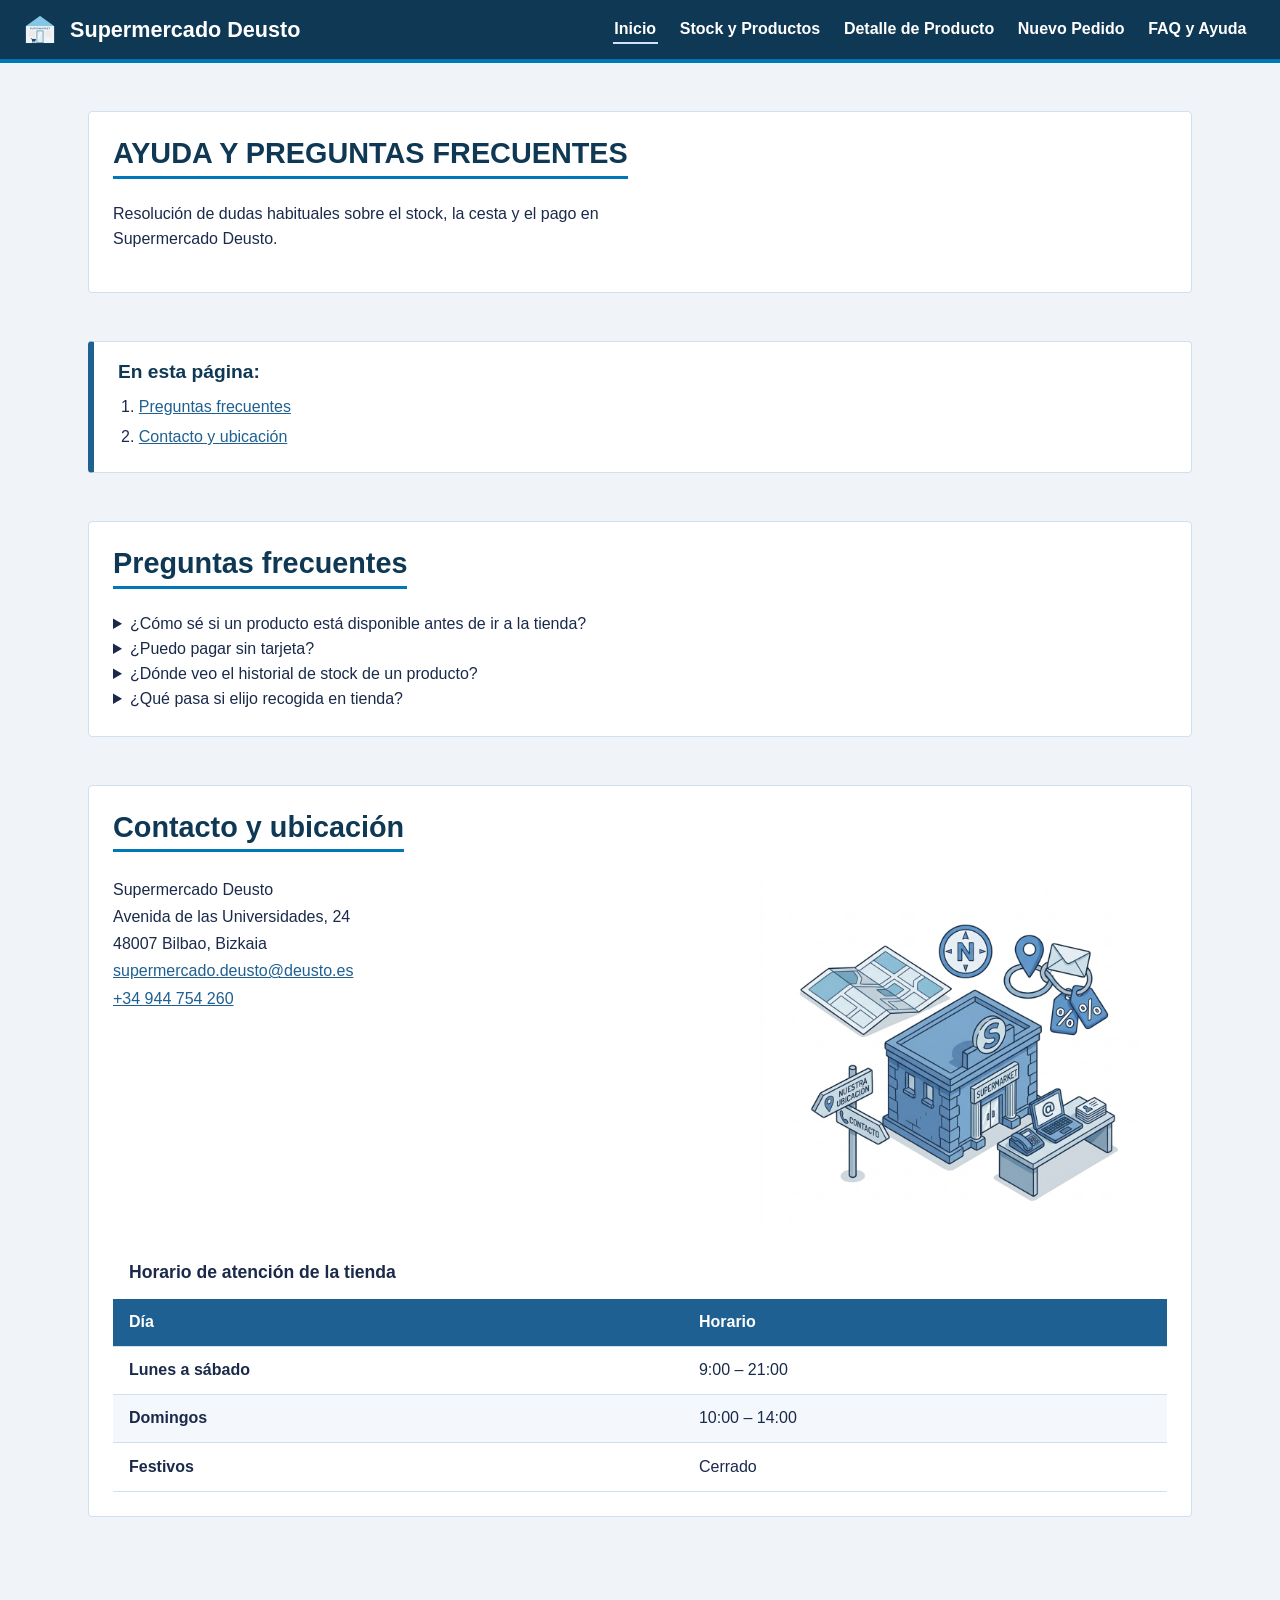
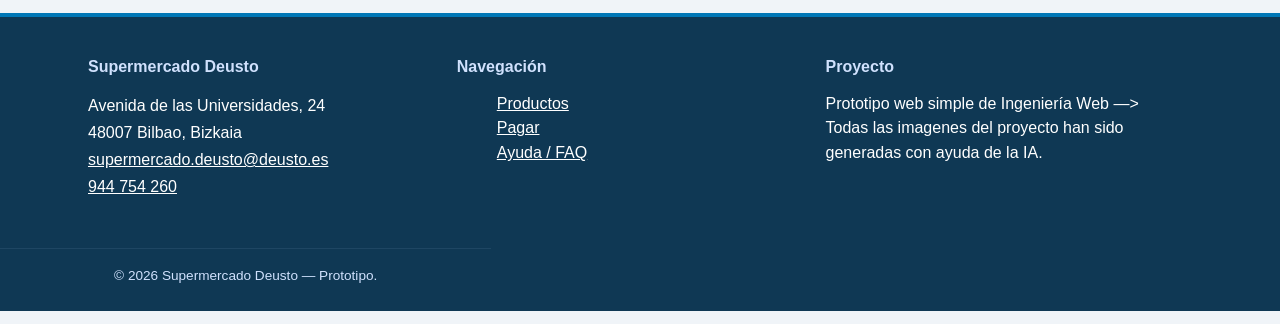
==== ayuda.html @ 8d59396c "Add files via upload" ====
<!DOCTYPE html>
<html lang="es">
<head>
    <meta charset="UTF-8">
    <meta name="viewport" content="width=device-width, initial-scale=1.0">
    <title>Supermercado Deusto - FAQ y Ayuda</title>
    <link rel="stylesheet" href="styles.css">
    <link rel="icon" href="images/icon.png">
</head>
<body>
    <!-- CABECERA DE NAVEGACIÓN GLOBAL -->
    <header id="cabecera-principal" class="cabecera">
        <div class="contenedor-logo">
            <img src="images/icon.png" alt="Logotipo del Supermercado" class="logo">
            <h1 class="titulo">Supermercado Deusto</h1>
        </div>
        
        <nav aria-label="Navegación principal">
            <ul class="menu">
                <li><a href="index.html" class="enlace-activo">Inicio</a></li>
                <li><a href="productos.html">Stock y Productos</a></li>
                <li><a href="detalle-producto.html">Detalle de Producto</a></li>
                <li><a href="nuevo-pedido.html">Nuevo Pedido</a></li>
                <li><a href="ayuda.html">FAQ y Ayuda</a></li>
            </ul>
        </nav>
    </header>

    <main id="contenido">
        <section class="box">
            <div class="cabecera-caja">
                <h2>AYUDA Y PREGUNTAS FRECUENTES</h2>
            </div>
            <p> Resolución de dudas habituales sobre el stock, la cesta y el pago en Supermercado Deusto.</p>
        </section>

        <nav class="menu-pagina">
            <div class="cabecera-caja">
              <h2>En esta página: </h2>
            </div>
            <ol>
              <li><a href="#faq">Preguntas frecuentes</a></li>
              <li><a href="#contacto">Contacto y ubicación</a></li>
            </ol>
        </nav>

        <section class="box">
            <div class="cabecera-caja">
                <h2>Preguntas frecuentes</h2>
            </div>

            <details>
                <summary>¿Cómo sé si un producto está disponible antes de ir a la tienda?</summary>
                <p>En el <a href="productos.html">listado de productos</a> cada referencia muestra un estado de 
                   <strong>Disponible</strong>, <strong>Stock bajo</strong> o <strong>Agotado</strong> según las existencias reales en el lineal.</p>
            </details>

            <details>
                <summary>¿Puedo pagar sin tarjeta?</summary>
                <p>Sí. En el formulario de <a href="pagar.html">pago</a> puedes elegir Bizum o efectivo al recoger el
                   pedido, además de tarjeta de crédito o débito.</p>
            </details>

            <details>
                <summary>¿Dónde veo el historial de stock de un producto?</summary>
                <p>Entra en la <a href="detalle-producto.html">ficha del producto</a> y consulta la sección
                   de detalles y disponibilidad de la referencia.</p>
            </details>

            <details>
                <summary>¿Qué pasa si elijo recogida en tienda?</summary>
                <p>El pedido se prepara en el horario que indiques en el formulario de pago y queda reservado en caja
                   con tu nombre hasta que lo recojas.</p>
            </details>
        </section>

        <section class="box">
            <div class="cabecera-caja">
              <h2>Contacto y ubicación</h2>
            </div>
          
            <address>
              Supermercado Deusto<br>
              Avenida de las Universidades, 24<br>
              48007 Bilbao, Bizkaia<br>
              <a href="mailto:supermercado.deusto@deusto.es">supermercado.deusto@deusto.es</a><br>
              <a href="tel:+34944754260">+34 944 754 260</a>
            </address>
          
            <div class="contacto-imagen">
                <img src="images/infoycontacto.jpg" alt="Ubicación Supermercado Deusto">
            </div>

            <table>
              <caption>Horario de atención de la tienda</caption>
              <thead>
                <tr>
                  <th>Día</th>
                  <th>Horario</th>
                </tr>
              </thead>
              <tbody>
                <tr>
                  <td><strong>Lunes a sábado</strong></td>
                  <td>9:00 &ndash; 21:00</td>
                </tr>
                <tr>
                  <td><strong>Domingos</strong></td>
                  <td>10:00 &ndash; 14:00</td>
                </tr>
                <tr>
                  <td><strong>Festivos</strong></td>
                  <td>Cerrado</td>
                </tr>
              </tbody>
            </table>
        </section>

    </main>

    <!-- FOOTER -->
    <footer id="site-footer">
        <div class="contenedor-bottom">
            <div>
                <h3>Supermercado Deusto</h3>
                <address style="font-style: normal; margin-top: 0.5rem;">
                    Avenida de las Universidades, 24<br>
                    48007 Bilbao, Bizkaia<br>
                    <a href="mailto:supermercado.deusto@deusto.es">supermercado.deusto@deusto.es</a><br>
                    <a href="tel:+944754260">944&nbsp;754&nbsp;260</a>
                </address>
            </div>
            <div>
                <h3>Navegación</h3>
                <ul style="list-style: none; margin-top: 0.5rem;">
                    <li><a href="productos.html">Productos</a></li>
                    <li><a href="pagar.html">Pagar</a></li>
                    <li><a href="ayuda.html">Ayuda / FAQ</a></li>
                </ul>
            </div>
            <div>
                <h3>Proyecto</h3>
                <p class="text-soft" style="margin-top: 0.5rem; color: var(--text-muted);">Prototipo web simple de Ingeniería Web —> Todas las imagenes del proyecto han sido generadas con ayuda de la IA.</p>
            </div>
        </div>
        <p class="footer-bottom">&copy; <time datetime="2026">2026</time> Supermercado Deusto — Prototipo.</p>
    </footer>
</body>
</html>
---- styles.css ----
/* Reset Base -->  CON AYUDA DE LA IA*/ 
*, *::before, *::after { box-sizing: border-box; }
html { scroll-behavior: smooth; }

body {
  margin: 0;
  background-color: #F0F4F8;
  color: #1B2A4A;
  font-family: "Inter", "Segoe UI", Arial, sans-serif;
  line-height: 1.55;
}

h1, h2, h3, h4 {
  font-family: "Poppins", "Segoe UI", sans-serif;
  color: #0F3854;
  line-height: 1.2;
  margin-top: 0;
}
h1 {
  font-size: 2.6rem;
}
h2 {
  font-size: 1.8rem;
  border-bottom: 3px solid #0077B6;
  padding-bottom: 0.3rem;
  display: inline-block;
}
h3 {
  font-size: 1.25rem;
}
p {
  max-width: 65ch;
  margin-top: 0;
}
a {
  color: #1E6091;
}
a:hover { color: #0077B6; }
img { max-width: 100%; height: auto; display: block; }
address { font-style: normal; line-height: 1.7; }

/* Envoltorios */
.contenedor, .contenerdor, .contenedor-bottom, main#contenido {
  max-width: 72rem;
  margin: 0 auto;
}
main#contenido {
  padding: 0 1.5rem 3rem;
}
section {
  margin: 3rem 0;
}

#cabecera-principal {
  background: #0F3854;
  color: #fff;
  border-bottom: 4px solid #0077B6;
  padding: 0.85rem 1.5rem;
}

.contenedor-logo, nav[aria-label="Navegación principal"] {
  display: inline-block;
  vertical-align: middle;
}
.contenedor-logo { width: 45%; }
nav[aria-label="Navegación principal"] { width: 54%; text-align: right; }

.contenedor-logo img.logo, .contenedor-logo h1.titulo {
  display: inline-block;
  vertical-align: middle;
}
.contenedor-logo img.logo { height: 32px; width: auto; }
.contenedor-logo h1.titulo { margin: 0 0 0 0.6rem; font-size: 1.35rem; color: #fff; }

.menu { list-style: none; margin: 0; padding: 0; }
.menu li { display: inline-block; margin-left: 1rem; }
.menu a {
  color: #fff;
  text-decoration: none;
  font-weight: 600;
  padding: 0.3rem 0.1rem;
  border-bottom: 2px solid transparent;
}
.menu a:hover, .menu a.enlace-activo { border-color: #D0E1FD; }

.presentacion {
  background: linear-gradient(180deg, #E2EEF9 0%, #F0F4F8 100%);
  border-bottom: 1px solid #D1E0EE;
  padding: 3rem 1.5rem;
}

.texto-inicio, .imagen {
  display: inline-block;
  vertical-align: top;
}
.texto-inicio { width: 54%; padding-right: 2rem; }
.imagen { width: 45%; }

.botones { margin-top: 1.5rem; }
.btn1, .btn2 {
  display: inline-block;
  padding: 0.65rem 1.3rem;
  border-radius: 4px;
  text-decoration: none;
  font-weight: 700;
  margin-right: 1rem;
}
.btn1 { background: #0077B6; color: #fff; }
.btn1:hover { background: #0F3854; }
.btn2 { border: 2px solid #1E6091; color: #1E6091; }
.btn2:hover { background: #1E6091; color: #fff; }

.menu-pagina {
  background: #FFFFFF;
  border: 1px solid #D1E0EE;
  border-left: 6px solid #1E6091;
  border-radius: 4px;
  padding: 1.1rem 1.5rem;
  margin: 2rem 0;
}
.menu-pagina h2 {
  font-size: 1.2rem; border-bottom: none; margin-bottom: 0.5rem;
}
.menu-pagina ol { margin: 0; padding-left: 1.3rem; }
.menu-pagina li { margin-bottom: 0.3rem; }

.box {
  background: #FFFFFF;
  border: 1px solid #D1E0EE;
  border-radius: 4px;
  padding: 1.5rem;
}
.box address, .contacto-imagen {
  display: inline-block;
  vertical-align: top;
}
.box address {
  width: 58%;
}
.contacto-imagen {
  width: 38%; margin-left: 3%;
}
.contacto-imagen img {
  border-radius: 4px;
}

.cart-sections {
  display: inline-block;
  vertical-align: top;
  width: 18%;
  margin: 0 1.5% 1.5rem 0;
  background: #FFFFFF;
  border: 1px solid #D1E0EE;
  padding: 1rem;
  border-radius: 4px;
}

form, .form-comentario {
  margin-top: 1.5rem;
}
.campo {
  margin-bottom: 1rem;
}
.campo label {
  display: block; font-weight: bold; margin-bottom: 0.5rem; color: #0F3854;
}

.campo input, .campo textarea, form input, form select {
  display: block;
  width: 100%;
  max-width: 550px;
  padding: 0.75rem;
  border: 1px solid #D1E0EE;
  border-radius: 4px;
  font-family: "Inter", "Segoe UI", Arial, sans-serif;
  background-color: #FAFCFE;
}

caption {
  text-align: left; font-size: 1.1rem; font-weight: bold; padding: 0.8rem 1rem;
}
table {
  width: 100%; border-collapse: collapse; background: #FFFFFF; margin-top: 1rem;
}
th, td {
  padding: 0.7rem 1rem; text-align: left; border-bottom: 1px solid #D1E0EE;
}
thead th {
  background: #1E6091; color: #fff;
}
tbody tr:nth-child(even) {
  background: #F4F8FC;
}
tbody tr:hover {
  background: #D0E1FD;
}

#site-footer {
  background: #0F3854;
  color: #fff;
  border-top: 4px solid #0077B6;
}
.contenedor-bottom {
  padding: 2.5rem 1.5rem 1.5rem;
}
.contenedor-bottom > div {
  display: inline-block;
  vertical-align: top;
  width: 31%;
  margin: 0 2% 1.5rem 0;
}

#site-footer h3 {
  color: #D0E1FD; font-size: 1rem;
}

#site-footer a {
  color: #fff;
}

.footer-bottom {
  border-top: 1px solid #1E4663;
  text-align: center;
  padding: 1rem 0 1.5rem;
  font-size: 0.85rem;
  color: #D0E1FD;
}
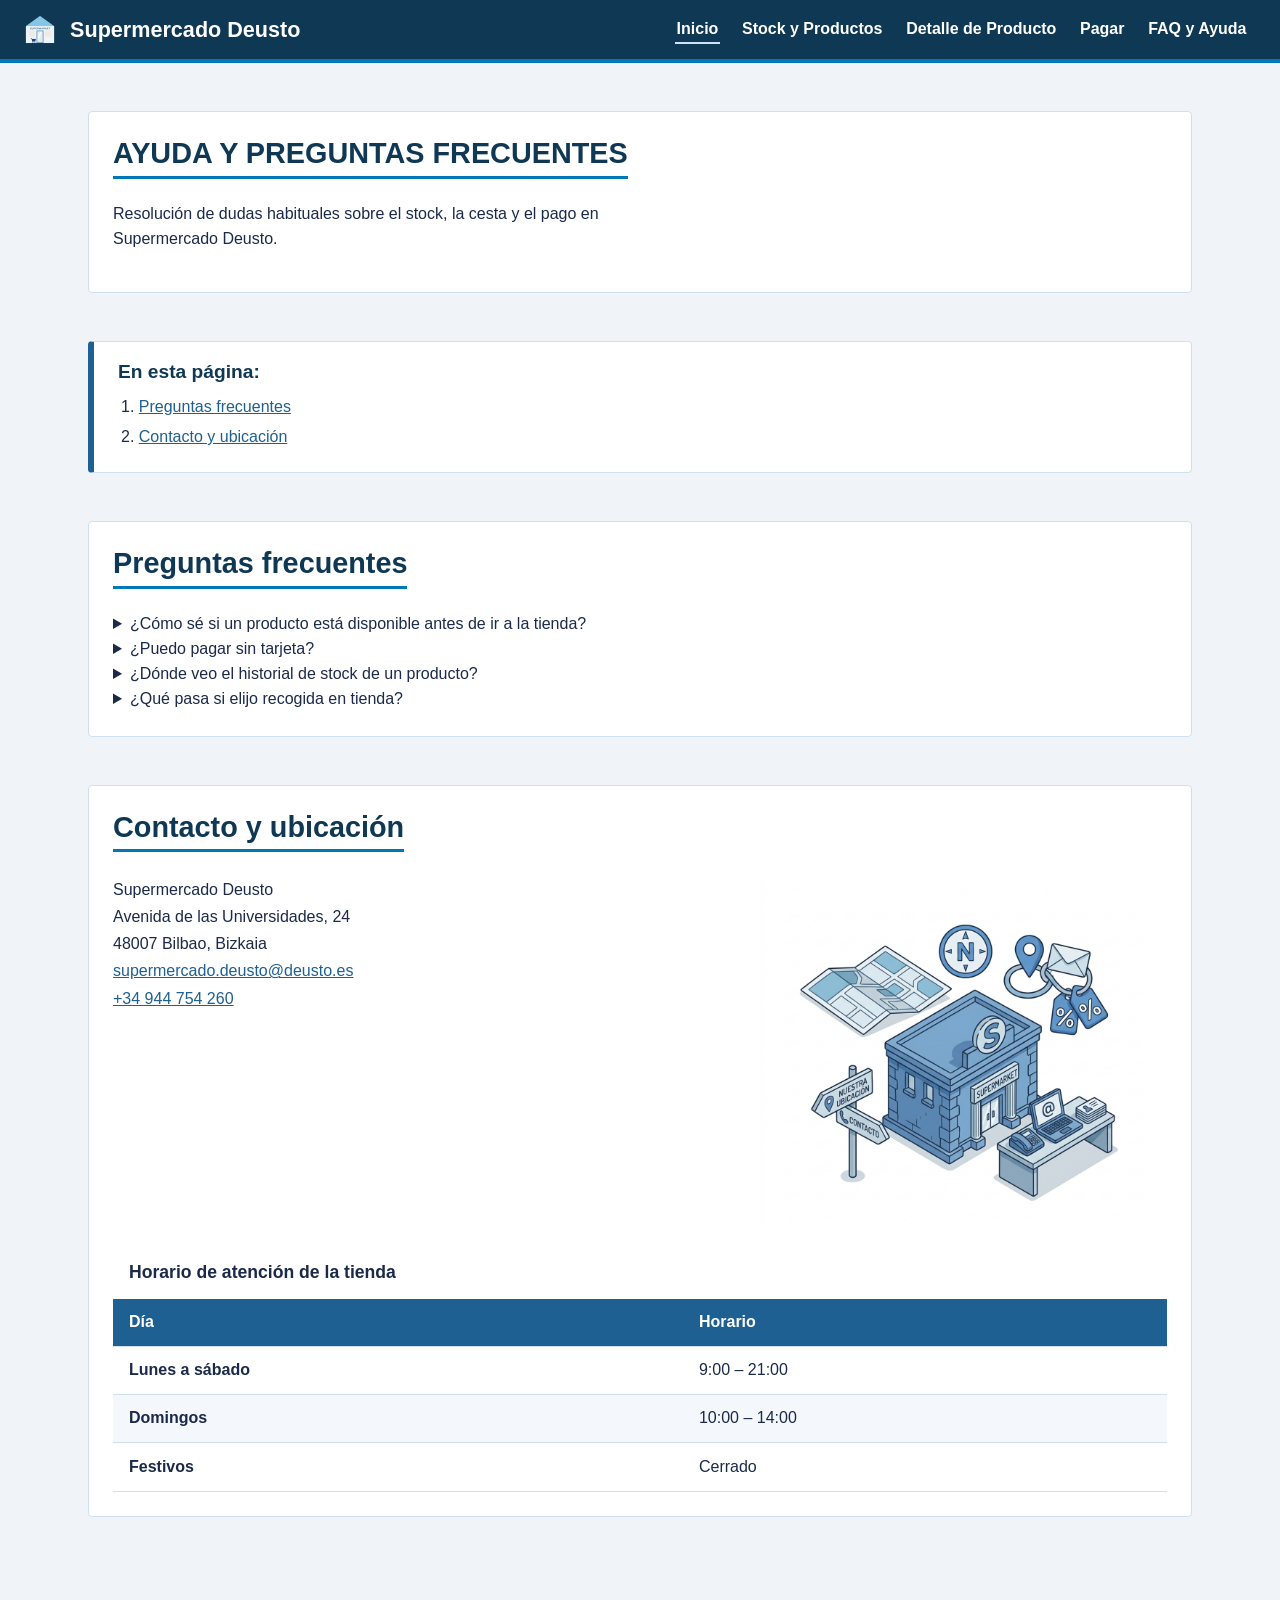
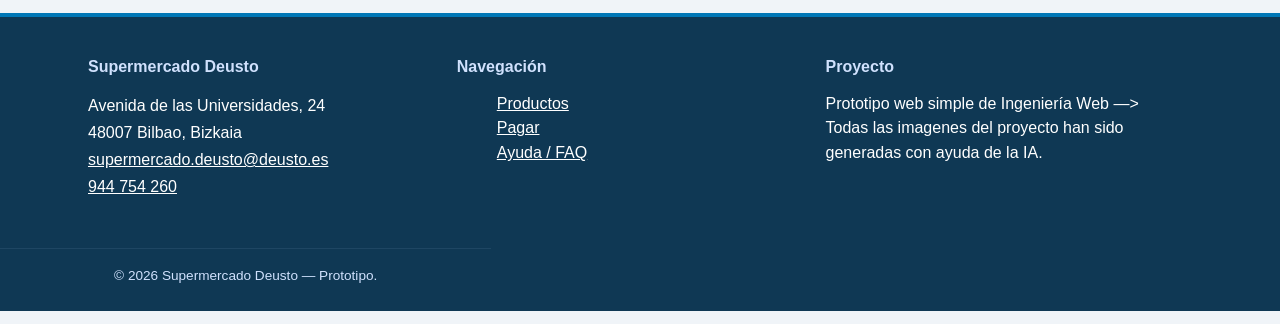
==== commit 5e4c75db: "Add files via upload" ====
--- a/ayuda.html
+++ b/ayuda.html
@@ -20,7 +20,7 @@
                 <li><a href="index.html" class="enlace-activo">Inicio</a></li>
                 <li><a href="productos.html">Stock y Productos</a></li>
                 <li><a href="detalle-producto.html">Detalle de Producto</a></li>
-                <li><a href="nuevo-pedido.html">Nuevo Pedido</a></li>
+                <li><a href="nuevo-pedido.html">Pagar</a></li>
                 <li><a href="ayuda.html">FAQ y Ayuda</a></li>
             </ul>
         </nav>
